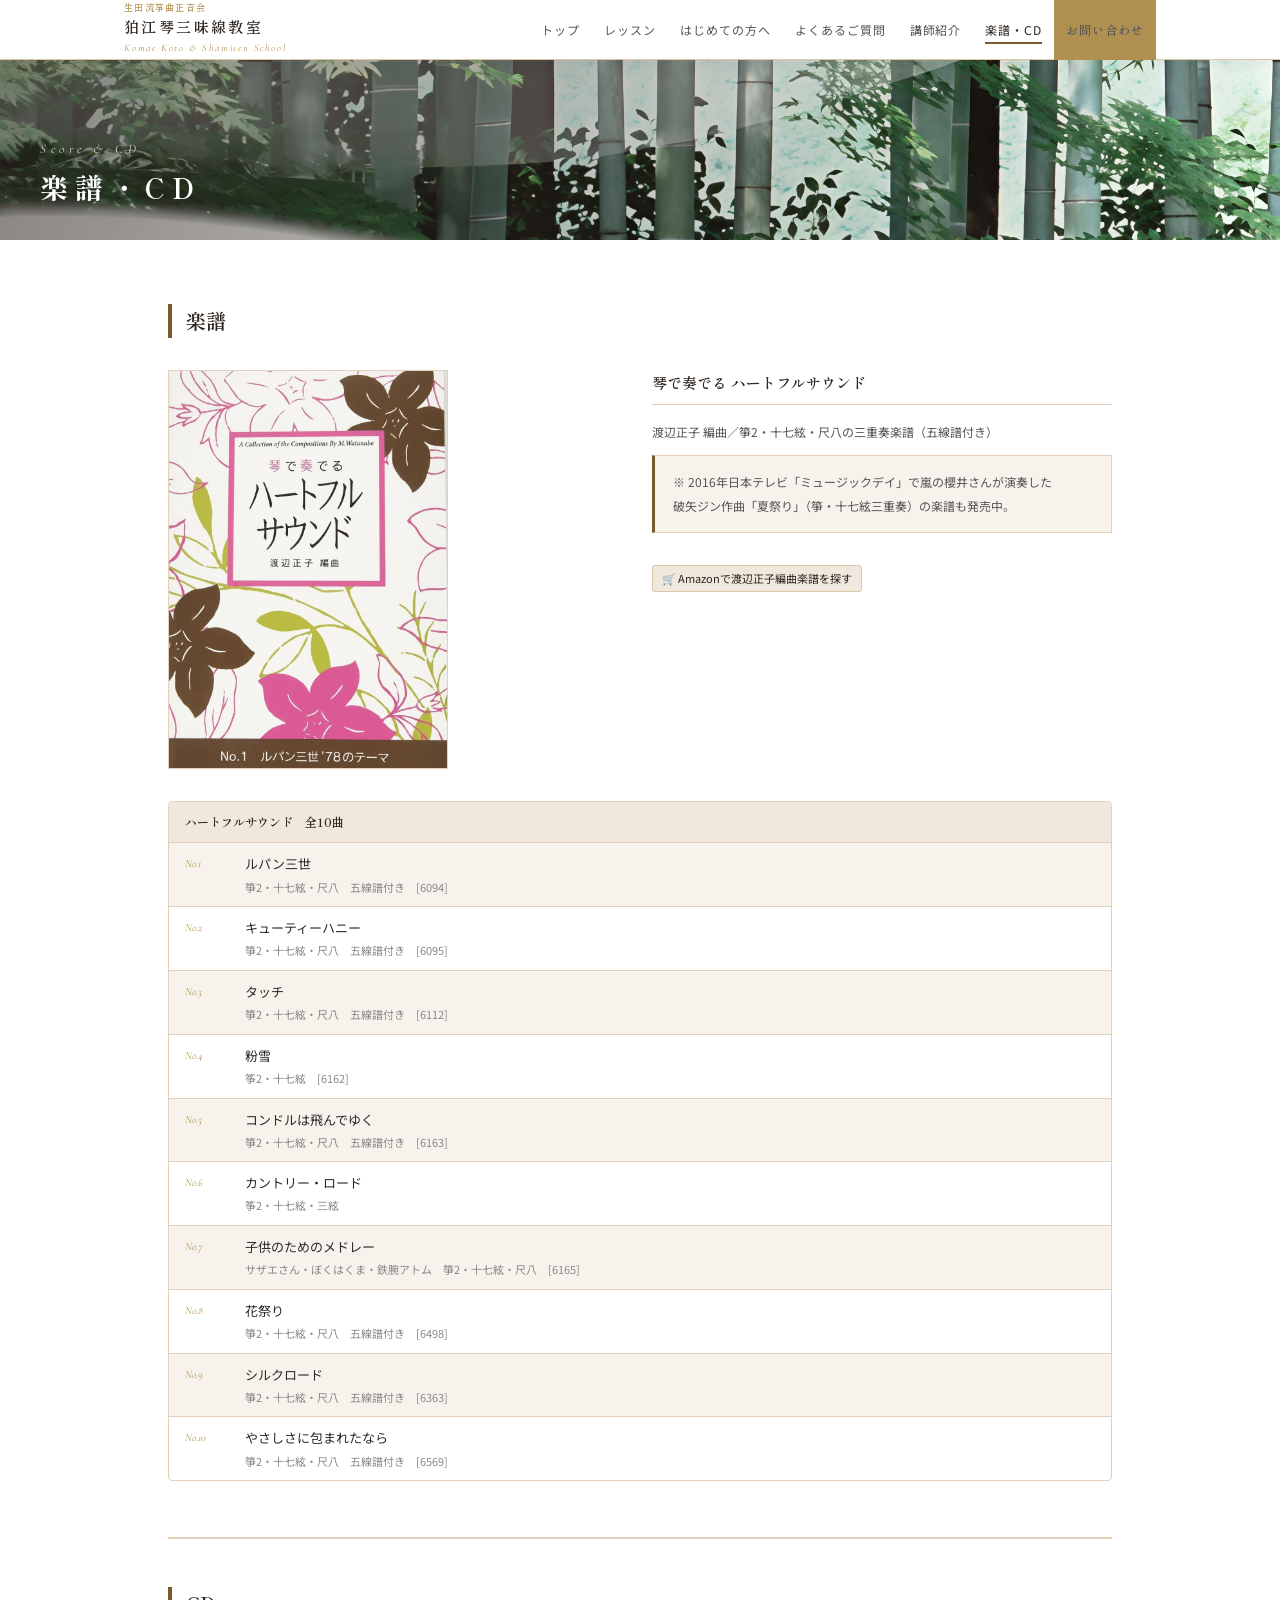
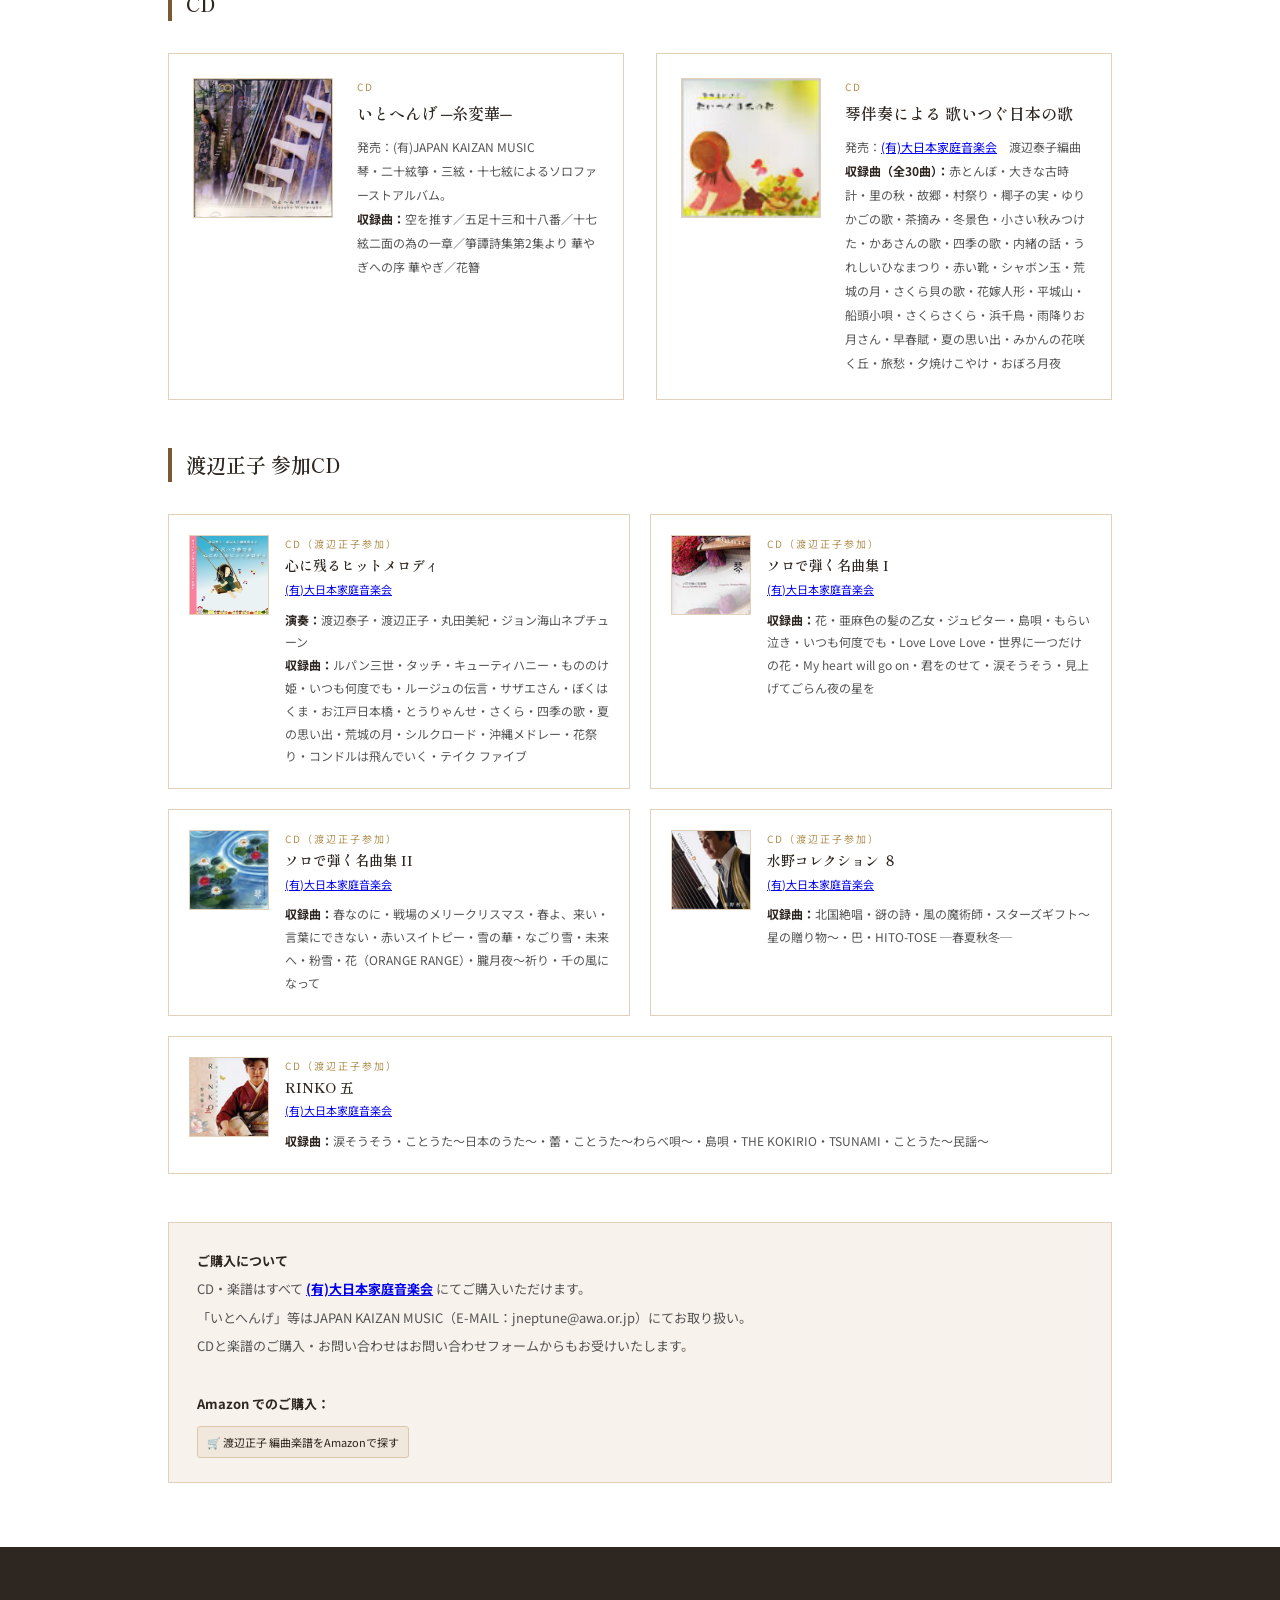
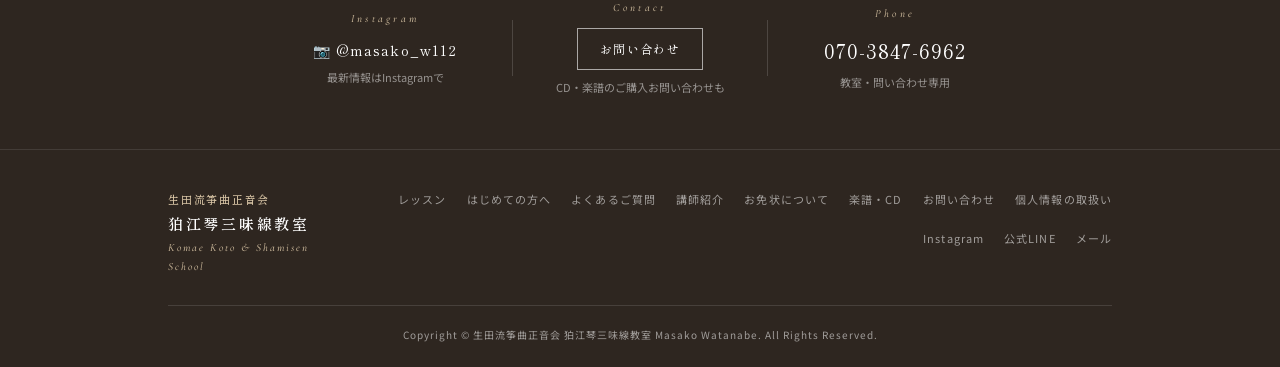
==== cd/index.html @ c2859967 "Add files via upload" ====
<!DOCTYPE html>
<html lang="ja">
<head>
<meta charset="UTF-8" /><meta name="viewport" content="width=device-width, initial-scale=1.0" />
<title>楽譜・CD | 琴演奏家 渡辺正子</title>
<link rel="stylesheet" href="../style.css" />
<style>
/* ── セクション見出し ── */
.works-section-title {
  font-family:'Shippori Mincho',serif;
  font-size:20px; font-weight:600;
  color:var(--green-dark);
  border-left:4px solid var(--green);
  padding-left:14px;
  margin-bottom:32px;
}
.works-subsection-title {
  font-family:'Shippori Mincho',serif;
  font-size:15px; font-weight:600;
  color:var(--green-dark);
  border-bottom:1px solid var(--border);
  padding-bottom:8px;
  margin:32px 0 16px;
}

/* ── メインCDカード（画像付き大カード） ── */
.works-grid {
  display:grid;
  grid-template-columns:repeat(2,1fr);
  gap:32px;
  margin-bottom:48px;
}
.work-card {
  display:grid;
  grid-template-columns:140px 1fr;
  gap:24px;
  background:var(--white);
  border:1px solid var(--border);
  padding:24px;
  align-items:start;
  transition:box-shadow .2s;
}
.work-card:hover { box-shadow:0 4px 16px rgba(74,122,66,0.1); }
.work-cover {
  width:140px; height:140px;
  object-fit:cover;
  display:block;
  border:1px solid var(--border);
}
.work-cover-placeholder {
  width:140px; height:140px;
  background:var(--green-bg);
  border:1px solid var(--border);
  display:flex; align-items:center; justify-content:center;
  font-size:11px; color:var(--green-mid);
  text-align:center; flex-shrink:0;
}
.work-type {
  font-size:10px; letter-spacing:.2em;
  color:var(--green-mid);
  display:block; margin-bottom:6px;
}
.work-title {
  font-family:'Shippori Mincho',serif;
  font-size:16px; font-weight:600;
  color:var(--green-dark);
  margin-bottom:10px; line-height:1.5;
}
.work-desc {
  font-size:12px; line-height:2;
  color:var(--ink-mid);
}

/* ── 参加CDコンパクトカード ── */
.participation-grid {
  display:grid;
  grid-template-columns:repeat(2,1fr);
  gap:20px;
  margin-bottom:48px;
}
.participation-card {
  background:var(--white);
  border:1px solid var(--border);
  padding:20px;
  display:flex;
  gap:16px;
  align-items:flex-start;
  transition:box-shadow .2s;
}
.participation-card:hover { box-shadow:0 4px 16px rgba(74,122,66,0.08); }
.participation-cover {
  width:80px; height:80px;
  object-fit:cover;
  border:1px solid var(--border);
  flex-shrink:0;
}
.participation-body { flex:1; min-width:0; }
.participation-card .work-type { font-size:10px; letter-spacing:.2em; color:var(--green-mid); display:block; margin-bottom:4px; }
.participation-card .work-title { font-family:'Shippori Mincho',serif; font-size:14px; font-weight:600; color:var(--green-dark); margin-bottom:4px; line-height:1.4; }
.participation-card .work-publisher { font-size:11px; color:var(--ink-lt); margin-bottom:10px; }
.participation-card .work-desc { font-size:12px; line-height:1.9; color:var(--ink-mid); }

/* ── Amazonリンク ── */
.amazon-link {
  display:inline-flex; align-items:center; gap:5px;
  font-size:11px; color:var(--green-dark);
  text-decoration:none;
  border:1px solid var(--green-lt);
  background:var(--green-bg);
  padding:3px 9px;
  border-radius:3px;
  margin-top:8px;
  transition:background .15s;
}
.amazon-link:hover { background:var(--green-lt); }

/* ── 楽譜リスト ── */
.score-list {
  border:1px solid var(--border);
  border-radius:4px;
  overflow:hidden;
  margin-bottom:32px;
}
.score-list-header {
  background:var(--green-bg);
  padding:10px 16px;
  font-size:12px;
  font-weight:600;
  color:var(--green-dark);
  font-family:'Shippori Mincho',serif;
}
.score-item {
  display:grid;
  grid-template-columns:48px 1fr;
  gap:12px;
  padding:10px 16px;
  border-top:1px solid var(--border);
  align-items:start;
}
.score-item:nth-child(even) { background:var(--green-pale); }
.score-no {
  font-size:11px;
  color:var(--green-mid);
  font-family:'Cormorant Garamond',serif;
  font-style:italic;
  padding-top:2px;
}
.score-title {
  font-size:13px;
  color:var(--ink);
  line-height:1.7;
}
.score-title small {
  display:block;
  font-size:11px;
  color:var(--ink-lt);
  margin-top:2px;
}
.score-catalog {
  font-size:10px;
  color:var(--ink-lt);
  font-family:'Cormorant Garamond',serif;
}

/* ── 楽譜グリッド（2列） ── */
.score-two-col {
  display:grid;
  grid-template-columns:1fr 1fr;
  gap:24px;
  margin-bottom:32px;
}

/* ── 注意書きボックス ── */
.info-box {
  background:var(--green-pale);
  border:1px solid var(--border);
  border-left:3px solid var(--green);
  padding:14px 18px;
  font-size:12px;
  line-height:2;
  color:var(--ink-mid);
  margin-bottom:24px;
}

/* ── 仕切り ── */
.divider { border:none; border-top:2px solid var(--border); margin:56px 0 48px; }

/* ── ご購入について ── */
.purchase-note {
  background:var(--green-pale);
  border:1px solid var(--border);
  padding:24px 28px;
  font-size:13px; line-height:2.2;
  color:var(--ink-mid);
  margin-top:40px;
}
.purchase-note strong { color:var(--green-dark); }

@media(max-width:768px){
  .works-grid { grid-template-columns:1fr; }
  .work-card { grid-template-columns:100px 1fr; gap:16px; }
  .work-cover,.work-cover-placeholder { width:100px; height:100px; }
  .participation-grid { grid-template-columns:1fr; }
  .participation-cover { width:64px; height:64px; }
  .score-two-col { grid-template-columns:1fr; }
}
</style>
</head>
<body>
<nav class="global-nav">
  <div class="nav-inner">
    <a href="../index.html" class="nav-logo">
      <span class="nav-logo-school">生田流筝曲正音会</span>
      <span class="nav-logo-jp">狛江琴三味線教室</span>
      <span class="nav-logo-en">Komae Koto &amp; Shamisen School</span>
    </a>
    <div class="nav-right">
      <ul class="nav-links" id="navLinks">
        <li><a href="../index.html">トップ</a></li>
        <li><a href="../lesson/index.html">レッスン</a></li>
        <li><a href="../hajimete/index.html">はじめての方へ</a></li>
        <li><a href="../faq/index.html">よくあるご質問</a></li>
        <li><a href="../profile/index.html">講師紹介</a></li>
        <li><a href="../cd/index.html">楽譜・CD</a></li>
        <li><a href="../contact/index.html" class="nav-cta">お問い合わせ</a></li>
      </ul>
      <button class="nav-hamburger" id="hamburger" onclick="toggleMenu()" aria-label="メニュー"><span></span><span></span><span></span></button>
    </div>
  </div>
</nav>

<div class="page-hero">
  <div class="page-hero-img" style="background-image:url('../images/cd_hero.jpg');"></div>
  <div class="page-hero-content">
    <span class="page-hero-en">Score &amp; CD</span>
    <h1 class="page-hero-title">楽譜・CD</h1>
  </div>
</div>
<section class="section">
  <div class="container">

    <!-- ════════════ 楽譜 ════════════ -->
    <h2 class="works-section-title" id="HEARTFULL" data-anim>楽譜</h2>

    <!-- ハートフルサウンド -->
    <div class="score-two-col">
      <div>
        <img src="../images/cd_gakufu_heartfull.png" alt="琴で奏でる ハートフルサウンド" style="width:100%;max-width:280px;height:auto;border:1px solid var(--border);display:block;" />
      </div>
      <div>
        <div class="works-subsection-title" style="margin-top:0;">琴で奏でる ハートフルサウンド</div>
        <p style="font-size:12px;color:var(--ink-mid);line-height:1.9;margin-bottom:12px;">渡辺正子 編曲／箏2・十七絃・尺八の三重奏楽譜（五線譜付き）</p>
        <div class="info-box">
          ※ 2016年日本テレビ「ミュージックデイ」で嵐の櫻井さんが演奏した<br>
          破矢ジン作曲「夏祭り」（箏・十七絃三重奏）の楽譜も発売中。
        </div>
        <a href="https://www.amazon.co.jp/s/ref=nb_sb_noss?__mk_ja_JP=%E3%82%AB%E3%82%BF%E3%82%AB%E3%83%8A&url=search-alias%3Daps&field-keywords=%E6%B8%A1%E8%BE%BA%E6%AD%A3%E5%AD%90%E6%A5%BD%E8%AD%9C&rh=i%3Aaps%2Ck%3A%E6%B8%A1%E8%BE%BA%E6%AD%A3%E5%AD%90%E6%A5%BD%E8%AD%9C" target="_blank" rel="noopener" class="amazon-link">🛒 Amazonで渡辺正子編曲楽譜を探す</a>
      </div>
    </div>
    <div class="score-list">
      <div class="score-list-header">ハートフルサウンド　全10曲</div>
      <div class="score-item"><div class="score-no">No.1</div><div class="score-title">ルパン三世<small>箏2・十七絃・尺八　五線譜付き　[6094]</small></div></div>
      <div class="score-item"><div class="score-no">No.2</div><div class="score-title">キューティーハニー<small>箏2・十七絃・尺八　五線譜付き　[6095]</small></div></div>
      <div class="score-item"><div class="score-no">No.3</div><div class="score-title">タッチ<small>箏2・十七絃・尺八　五線譜付き　[6112]</small></div></div>
      <div class="score-item"><div class="score-no">No.4</div><div class="score-title">粉雪<small>筝2・十七絃　[6162]</small></div></div>
      <div class="score-item"><div class="score-no">No.5</div><div class="score-title">コンドルは飛んでゆく<small>箏2・十七絃・尺八　五線譜付き　[6163]</small></div></div>
      <div class="score-item"><div class="score-no">No.6</div><div class="score-title">カントリー・ロード<small>筝2・十七絃・三絃</small></div></div>
      <div class="score-item"><div class="score-no">No.7</div><div class="score-title">子供のためのメドレー<small>サザエさん・ぼくはくま・鉄腕アトム　箏2・十七絃・尺八　[6165]</small></div></div>
      <div class="score-item"><div class="score-no">No.8</div><div class="score-title">花祭り<small>箏2・十七絃・尺八　五線譜付き　[6498]</small></div></div>
      <div class="score-item"><div class="score-no">No.9</div><div class="score-title">シルクロード<small>箏2・十七絃・尺八　五線譜付き　[6363]</small></div></div>
      <div class="score-item"><div class="score-no">No.10</div><div class="score-title">やさしさに包まれたなら<small>箏2・十七絃・尺八　五線譜付き　[6569]</small></div></div>
    </div>

    <hr class="divider" />

    <!-- ════════════ CD（渡辺正子） ════════════ -->
    <h2 class="works-section-title" data-anim>CD</h2>
    <div class="works-grid" data-anim>
      <div class="work-card">
        <img src="../images/cd_cover01.jpg" alt="いとへんげ" class="work-cover" />
        <div>
          <span class="work-type">CD</span>
          <div class="work-title">いとへんげ ─糸変華─</div>
          <p class="work-desc">発売：(有)JAPAN KAIZAN MUSIC<br>
          琴・二十絃箏・三絃・十七絃によるソロファーストアルバム。<br>
          <strong style="color:var(--green-dark);">収録曲：</strong>空を推す／五足十三和十八番／十七絃二面の為の一章／箏譚詩集第2集より 華やぎへの序 華やぎ／花簪</p>
        </div>
      </div>
      <div class="work-card">
        <img src="../images/cd_cover02.jpg" alt="歌いつぐ日本の歌" class="work-cover" />
        <div>
          <span class="work-type">CD</span>
          <div class="work-title">琴伴奏による 歌いつぐ日本の歌</div>
          <p class="work-desc">発売：<a href="https://dainihon-kateiongaku.easy-myshop.jp/" target="_blank" rel="noopener">(有)大日本家庭音楽会</a>　渡辺泰子編曲<br>
          <strong style="color:var(--green-dark);">収録曲（全30曲）：</strong>赤とんぼ・大きな古時計・里の秋・故郷・村祭り・椰子の実・ゆりかごの歌・茶摘み・冬景色・小さい秋みつけた・かあさんの歌・四季の歌・内緒の話・うれしいひなまつり・赤い靴・シャボン玉・荒城の月・さくら貝の歌・花嫁人形・平城山・船頭小唄・さくらさくら・浜千鳥・雨降りお月さん・早春賦・夏の思い出・みかんの花咲く丘・旅愁・夕焼けこやけ・おぼろ月夜</p>
        </div>
      </div>
    </div>

    <!-- ════════════ 渡辺正子 参加CD ════════════ -->
    <h2 class="works-section-title" data-anim>渡辺正子 参加CD</h2>
    <div class="participation-grid" data-anim>
      <div class="participation-card">
        <img src="../images/cd_cover03.jpg" alt="心に残るヒットメロディ" class="participation-cover" />
        <div class="participation-body">
          <span class="work-type">CD（渡辺正子参加）</span>
          <div class="work-title">心に残るヒットメロディ</div>
          <div class="work-publisher"><a href="https://dainihon-kateiongaku.easy-myshop.jp/" target="_blank" rel="noopener">(有)大日本家庭音楽会</a></div>
          <p class="work-desc">
            <strong style="color:var(--green-dark);">演奏：</strong>渡辺泰子・渡辺正子・丸田美紀・ジョン海山ネプチューン<br>
            <strong style="color:var(--green-dark);">収録曲：</strong>ルパン三世・タッチ・キューティハニー・もののけ姫・いつも何度でも・ルージュの伝言・サザエさん・ぼくはくま・お江戸日本橋・とうりゃんせ・さくら・四季の歌・夏の思い出・荒城の月・シルクロード・沖縄メドレー・花祭り・コンドルは飛んでいく・テイク ファイブ
          </p>
        </div>
      </div>
      <div class="participation-card">
        <img src="../images/cd_solo01.jpg" alt="ソロで弾く名曲集 I" class="participation-cover" />
        <div class="participation-body">
          <span class="work-type">CD（渡辺正子参加）</span>
          <div class="work-title">ソロで弾く名曲集 I</div>
          <div class="work-publisher"><a href="https://dainihon-kateiongaku.easy-myshop.jp/" target="_blank" rel="noopener">(有)大日本家庭音楽会</a></div>
          <p class="work-desc">
            <strong style="color:var(--green-dark);">収録曲：</strong>花・亜麻色の髪の乙女・ジュピター・島唄・もらい泣き・いつも何度でも・Love Love Love・世界に一つだけの花・My heart will go on・君をのせて・涙そうそう・見上げてごらん夜の星を
          </p>
        </div>
      </div>
      <div class="participation-card">
        <img src="../images/cd_solo02.jpg" alt="ソロで弾く名曲集 II" class="participation-cover" />
        <div class="participation-body">
          <span class="work-type">CD（渡辺正子参加）</span>
          <div class="work-title">ソロで弾く名曲集 II</div>
          <div class="work-publisher"><a href="https://dainihon-kateiongaku.easy-myshop.jp/" target="_blank" rel="noopener">(有)大日本家庭音楽会</a></div>
          <p class="work-desc">
            <strong style="color:var(--green-dark);">収録曲：</strong>春なのに・戦場のメリークリスマス・春よ、来い・言葉にできない・赤いスイトピー・雪の華・なごり雪・未来へ・粉雪・花（ORANGE RANGE）・朧月夜～祈り・千の風になって
          </p>
        </div>
      </div>
      <div class="participation-card">
        <img src="../images/cd_mizuno.jpg" alt="水野コレクション８" class="participation-cover" />
        <div class="participation-body">
          <span class="work-type">CD（渡辺正子参加）</span>
          <div class="work-title">水野コレクション ８</div>
          <div class="work-publisher"><a href="https://dainihon-kateiongaku.easy-myshop.jp/" target="_blank" rel="noopener">(有)大日本家庭音楽会</a></div>
          <p class="work-desc">
            <strong style="color:var(--green-dark);">収録曲：</strong>北国絶唱・谺の詩・風の魔術師・スターズギフト～星の贈り物～・巴・HITO-TOSE ─春夏秋冬─
          </p>
        </div>
      </div>
      <div class="participation-card" style="grid-column:span 2;">
        <img src="../images/cd_rinko.jpg" alt="RINKO五" class="participation-cover" />
        <div class="participation-body">
          <span class="work-type">CD（渡辺正子参加）</span>
          <div class="work-title">RINKO 五</div>
          <div class="work-publisher"><a href="https://dainihon-kateiongaku.easy-myshop.jp/" target="_blank" rel="noopener">(有)大日本家庭音楽会</a></div>
          <p class="work-desc">
            <strong style="color:var(--green-dark);">収録曲：</strong>涙そうそう・ことうた～日本のうた～・蕾・ことうた～わらべ唄～・島唄・THE KOKIRIO・TSUNAMI・ことうた～民謡～
          </p>
        </div>
      </div>
    </div>

    <!-- ご購入について -->
    <div class="purchase-note">
      <strong>ご購入について</strong><br>
      CD・楽譜はすべて <strong><a href="https://dainihon-kateiongaku.easy-myshop.jp/" target="_blank" rel="noopener">(有)大日本家庭音楽会</a></strong> にてご購入いただけます。<br>
      「いとへんげ」等はJAPAN KAIZAN MUSIC（E-MAIL：jneptune@awa.or.jp）にてお取り扱い。<br>
      CDと楽譜のご購入・お問い合わせはお問い合わせフォームからもお受けいたします。<br><br>
      <strong>Amazon でのご購入：</strong><br>
      <a href="https://www.amazon.co.jp/s/ref=nb_sb_noss?__mk_ja_JP=%E3%82%AB%E3%82%BF%E3%82%AB%E3%83%8A&url=search-alias%3Daps&field-keywords=%E6%B8%A1%E8%BE%BA%E6%AD%A3%E5%AD%90%E6%A5%BD%E8%AD%9C&rh=i%3Aaps%2Ck%3A%E6%B8%A1%E8%BE%BA%E6%AD%A3%E5%AD%90%E6%A5%BD%E8%AD%9C" target="_blank" rel="noopener" class="amazon-link">🛒 渡辺正子 編曲楽譜をAmazonで探す</a>
    </div>

  </div>
</section>

<div class="unified-cta">
  <div class="unified-cta-inner">
    <div class="ucta-col">
      <span class="ucta-label">Instagram</span>
      <a href="https://www.instagram.com/masako_w112/" target="_blank" rel="noopener" class="ucta-ig">📷 @masako_w112</a>
      <p class="ucta-sub">最新情報はInstagramで</p>
    </div>
    <div class="ucta-div"></div>
    <div class="ucta-col">
      <span class="ucta-label">Contact</span>
      <a href="../contact/index.html" class="ucta-btn">お問い合わせ</a>
      <p class="ucta-sub" style="margin-top:8px;">CD・楽譜のご購入お問い合わせも</p>
    </div>
    <div class="ucta-div"></div>
    <div class="ucta-col">
      <span class="ucta-label">Phone</span>
      <a class="ucta-tel" href="tel:070-3847-6962">070-3847-6962</a>
      <p class="ucta-sub">教室・問い合わせ専用</p>
    </div>
  </div>
</div>

<footer class="global-footer">
  <div class="container">
    <div class="footer-inner">
      <div><p class="footer-logo-jp"><span class="footer-logo-school">生田流筝曲正音会</span>狛江琴三味線教室</p><span class="footer-logo-en">Komae Koto &amp; Shamisen School</span></div>
            <nav class="footer-nav">
        <a href="../lesson/index.html">レッスン</a>
        <a href="../hajimete/index.html">はじめての方へ</a>
        <a href="../faq/index.html">よくあるご質問</a>
        <a href="../profile/index.html">講師紹介</a>
        <a href="../omenjo/index.html">お免状について</a>
        <a href="../cd/index.html">楽譜・CD</a>
        <a href="../contact/index.html">お問い合わせ</a>
        <a href="../privacy/index.html">個人情報の取扱い</a>
        <a href="https://www.instagram.com/masako_w112/" target="_blank" rel="noopener">Instagram</a>
        <a href="https://line.me/R/ti/p/@663bbuyv?oat_content=qr" target="_blank" rel="noopener">公式LINE</a>
        <a href="mailto:komaekotoshamisen@gmail.com">メール</a>
      </nav>
    </div>
    <p class="footer-copy">Copyright &copy; 生田流筝曲正音会 狛江琴三味線教室 Masako Watanabe. All Rights Reserved.</p>
  </div>
</footer>
<script src="../common.js"></script>
</body>
</html>
---- style.css ----
/* ══════════════════════════════
   渡辺正子 公式サイト 共通スタイル
   ══════════════════════════════ */
@import url('https://fonts.googleapis.com/css2?family=Shippori+Mincho:wght@400;600;700&family=Noto+Sans+JP:wght@300;400;500&family=Cormorant+Garamond:ital,wght@0,300;1,300;1,400&display=swap');

*, *::before, *::after { box-sizing: border-box; margin: 0; padding: 0; }
h1, h2, h3, h4, h5, h6 { font-size: inherit; font-weight: inherit; }

:root {
  --green-dark:  #2e2620;
  --green:       #7a5830;
  --green-mid:   #b09050;
  --green-lt:    #dcc8a8;
  --green-bg:    #f0e8dc;
  --green-pale:  #f7f2eb;
  --white:       #ffffff;
  --ink:         #2a2a2a;
  --ink-mid:     #555555;
  --ink-lt:      #888888;
  --border:      #e2d0ba;
  --nav-h:       60px;
}

html { scroll-behavior: smooth; }
body {
  font-family: 'Noto Sans JP', sans-serif;
  background: var(--white);
  color: var(--ink);
  overflow-x: hidden;
  line-height: 1.7;
}

/* ── NAV ── */
nav.global-nav {
  position: fixed; top: 0; left: 0; right: 0; z-index: 100;
  height: var(--nav-h);
  background: rgba(255,255,255,0.80);
  backdrop-filter: blur(10px);
  border-bottom: 1px solid var(--green-lt);
  box-shadow: 0 2px 18px rgba(46,38,32,0.06);
  transition: background .3s, box-shadow .3s;
}
nav.global-nav.scrolled { background: rgba(255,255,255,0.96); box-shadow: 0 2px 22px rgba(46,38,32,0.10); }
.nav-inner {
  max-width: 1080px; margin: 0 auto;
  height: 100%; display: flex; align-items: center; justify-content: space-between;
  padding: 0 24px;
}
.nav-right { display: flex; align-items: center; gap: 16px; }
.nav-cta {
  background: var(--green-mid); color: var(--green-dark);
  padding: 9px 18px; font-family: 'Shippori Mincho', serif;
  font-size: 12px; font-weight: 500; letter-spacing: .08em; text-decoration: none;
  border-bottom: none; transition: all .25s; white-space: nowrap;
}
.nav-cta:hover { background: var(--green-dark); color: var(--white); }
.nav-logo { text-decoration: none; display: flex; flex-direction: column; justify-content: center; gap: 2px; }
.nav-logo-school { font-family: 'Shippori Mincho', serif; font-size: 9px; font-weight: 500; letter-spacing: 0.14em; color: var(--green-mid); line-height: 1.4; }
.nav-logo-jp { font-family: 'Shippori Mincho', serif; font-size: 15px; font-weight: 600; letter-spacing: 0.16em; color: var(--green-dark); line-height: 1.45; }
.nav-logo-en { font-family: 'Cormorant Garamond', serif; font-size: 10px; font-style: italic; letter-spacing: 0.18em; color: var(--green-mid); }
.nav-links { display: flex; list-style: none; }
.nav-links li a {
  display: block; padding: 0 12px; height: var(--nav-h); line-height: var(--nav-h);
  font-size: 12px; letter-spacing: 0.08em; color: var(--ink-mid); text-decoration: none;
  position: relative; transition: color .2s;
  white-space: nowrap;
}
.nav-links li a:not(.nav-cta)::after {
  content: ''; position: absolute; left: 12px; right: 12px; bottom: 16px; height: 1.5px;
  background: var(--green); transform: scaleX(0); transform-origin: left; transition: transform .3s ease;
}
.nav-links li a:not(.nav-cta):hover,
.nav-links li a:not(.nav-cta).active { color: var(--green-dark); }
.nav-links li a:not(.nav-cta):hover::after,
.nav-links li a:not(.nav-cta).active::after { transform: scaleX(1); }
.nav-hamburger {
  display: none; flex-direction: column; gap: 5px;
  cursor: pointer; padding: 8px; background: none; border: none;
}
.nav-hamburger span { display: block; width: 22px; height: 2px; background: var(--green-dark); border-radius: 2px; transition: all .3s; }

/* ── PAGE HERO (各ページ上部の帯) ── */
.page-hero {
  margin-top: var(--nav-h);
  height: 180px;
  position: relative;
  overflow: hidden;
  display: flex; align-items: flex-end;
}
.page-hero-img {
  position: absolute; inset: 0;
  background-size: cover; background-position: center 30%;
}
.page-hero-img::after {
  content: '';
  position: absolute; inset: 0;
  background: linear-gradient(to right, rgba(46,38,32,0.55) 0%, rgba(46,38,32,0.2) 60%, transparent 100%);
}
.page-hero-content {
  position: relative; z-index: 1;
  padding: 0 40px 28px;
}
.page-hero-en {
  font-family: 'Cormorant Garamond', serif; font-size: 13px; font-style: italic;
  letter-spacing: .35em; color: rgba(255,255,255,0.8); display: block; margin-bottom: 4px;
}
.page-hero-title {
  font-family: 'Shippori Mincho', serif; font-size: 28px; font-weight: 700;
  letter-spacing: .25em; color: var(--white);
}
/* パンくずリスト */
.breadcrumb {
  background: var(--green-pale); border-bottom: 1px solid var(--border);
  padding: 8px 0; font-size: 12px; color: var(--ink-lt);
}
.breadcrumb .container { display: flex; gap: 8px; align-items: center; }
.breadcrumb a { color: var(--green-dark); text-decoration: none; }
.breadcrumb a:hover { text-decoration: underline; }
.breadcrumb span { color: var(--ink-lt); }

/* ── SECTION COMMON ── */
.section { padding: 64px 0; }
.container { max-width: 1000px; margin: 0 auto; padding: 0 28px; }
.sec-header { text-align: center; margin-bottom: 40px; }
.sec-label {
  font-family: 'Cormorant Garamond', serif; font-size: 13px; font-style: italic;
  letter-spacing: .35em; color: var(--green-mid); display: block; margin-bottom: 6px;
}
.sec-title {
  font-family: 'Shippori Mincho', serif; font-size: clamp(18px, 2.5vw, 24px);
  font-weight: 600; letter-spacing: .2em; color: var(--green-dark);
  padding-bottom: 12px; border-bottom: 2px solid var(--green-lt); display: inline-block;
}
.sec-title-left {
  font-family: 'Shippori Mincho', serif; font-size: 20px; font-weight: 600;
  letter-spacing: .15em; color: var(--green-dark);
  border-left: 4px solid var(--green); padding-left: 14px; margin-bottom: 24px;
}

/* ── FOOTER ── */
footer.global-footer { background: var(--green-dark); border-top: 1px solid rgba(255,255,255,0.1); color: rgba(255,255,255,0.55); padding: 40px 0 24px; }
.footer-inner { display: flex; justify-content: space-between; align-items: flex-start; padding-bottom: 28px; border-bottom: 1px solid rgba(255,255,255,0.12); margin-bottom: 20px; }
.footer-logo-school { font-family: 'Shippori Mincho', serif; font-size: 11px; font-weight: 500; letter-spacing: .16em; color: var(--green-lt); display: block; margin-bottom: 2px; }
.footer-logo-jp { font-family: 'Shippori Mincho', serif; font-size: 15px; font-weight: 600; letter-spacing: .18em; color: var(--white); }
.footer-logo-en { font-family: 'Cormorant Garamond', serif; font-size: 11px; font-style: italic; letter-spacing: .18em; color: var(--green-lt); display: block; margin-top: 3px; }
.footer-nav { display: flex; gap: 20px; flex-wrap: wrap; justify-content: flex-end; }
.footer-nav a { font-size: 11px; letter-spacing: .1em; color: rgba(255,255,255,0.55); text-decoration: none; transition: color .2s; }
.footer-nav a:hover { color: var(--green-lt); }
.footer-copy { text-align: center; font-size: 10px; letter-spacing: .1em; }

/* ── BUTTONS ── */
.btn {
  display: inline-flex; align-items: center; gap: 8px;
  padding: 12px 32px; font-family: 'Shippori Mincho', serif;
  font-size: 13px; letter-spacing: .18em; text-decoration: none;
  border: 1px solid var(--green-dark); color: var(--green-dark);
  transition: all .25s; background: transparent;
}
.btn:hover { background: var(--green-dark); color: var(--white); }
.btn-white {
  border-color: rgba(255,255,255,0.6); color: var(--white);
}
.btn-white:hover { background: rgba(255,255,255,0.15); border-color: var(--white); }

/* ── 統一CTA（全ページ共通・フッター直前） ── */
.unified-cta { background: var(--green-dark); padding: 52px 0; position: relative; overflow: hidden; }
.unified-cta-inner {
  display: grid;
  grid-template-columns: 1fr 1px 1fr 1px 1fr;
  align-items: center;
  max-width: 820px; margin: 0 auto; padding: 0 28px;
}
.ucta-col { text-align: center; padding: 0 24px; }
.ucta-div { background: rgba(255,255,255,0.15); height: 56px; }
.ucta-label { font-family: 'Cormorant Garamond', serif; font-size: 11px; font-style: italic; letter-spacing: .3em; color: var(--green-lt); display: block; margin-bottom: 10px; }
.ucta-ig { display: block; font-family: 'Shippori Mincho', serif; font-size: 14px; color: var(--white); text-decoration: none; letter-spacing: .08em; transition: opacity .2s; }
.ucta-ig:hover { opacity: .75; }
.ucta-sub { font-size: 11px; color: rgba(255,255,255,0.5); margin-top: 5px; }
.ucta-btn { display: inline-block; padding: 10px 22px; border: 1px solid rgba(255,255,255,0.6); color: var(--white); text-decoration: none; font-family: 'Shippori Mincho', serif; font-size: 12px; letter-spacing: .12em; transition: all .2s; }
.ucta-btn:hover { background: rgba(255,255,255,0.12); border-color: var(--white); }
.ucta-tel { font-family: 'Shippori Mincho', serif; font-size: 20px; color: var(--white); letter-spacing: .05em; display: block; text-decoration: none; transition: color .2s; }
.ucta-tel:hover { color: var(--green-lt); }

/* ── SCROLL ANIMATION（全ページ共通） ── */
/* anim-start クラスは JS がスクロールで現れる要素にのみ付与する */
[data-anim].anim-start {
  opacity: 0;
  transform: translateY(28px);
  transition: opacity 0.65s ease, transform 0.65s ease;
}
[data-anim="left"].anim-start  { transform: translateX(-28px); }
[data-anim="right"].anim-start { transform: translateX(28px); }
[data-anim].anim-start.is-visible { opacity: 1; transform: none; }
[data-delay="1"].anim-start { transition-delay: 0.1s; }
[data-delay="2"].anim-start { transition-delay: 0.2s; }
[data-delay="3"].anim-start { transition-delay: 0.3s; }
@media (prefers-reduced-motion: reduce) {
  [data-anim].anim-start { opacity: 1; transform: none; transition: none; }
}

/* ── RESPONSIVE ── */
@media (max-width: 768px) {
  .nav-inner { padding: 0 16px; }
  .nav-links { display: none; }
  .nav-hamburger { display: flex; }
  .nav-links.open {
    display: flex; flex-direction: column; position: fixed;
    top: var(--nav-h); left: 0; right: 0;
    background: var(--white); padding: 8px 0;
    border-bottom: 1px solid var(--border); z-index: 99;
    box-shadow: 0 4px 12px rgba(0,0,0,.08);
  }
  .nav-links.open li a { height: auto; line-height: 1; padding: 14px 24px; border-bottom: 1px solid var(--green-pale); border-left: none; }
  .nav-links.open li a:not(.nav-cta)::after { bottom: 0; }
  .page-hero { height: 130px; }
  .page-hero-title { font-size: 22px; }
  .footer-inner { flex-direction: column; gap: 20px; }
  .footer-nav { justify-content: flex-start; gap: 16px; }
  .unified-cta-inner { grid-template-columns: 1fr; gap: 24px; }
  .ucta-div { display: none; }
  .ucta-col { padding: 16px 0; border-bottom: 1px solid rgba(255,255,255,0.1); }
  .ucta-col:last-child { border-bottom: none; }
}
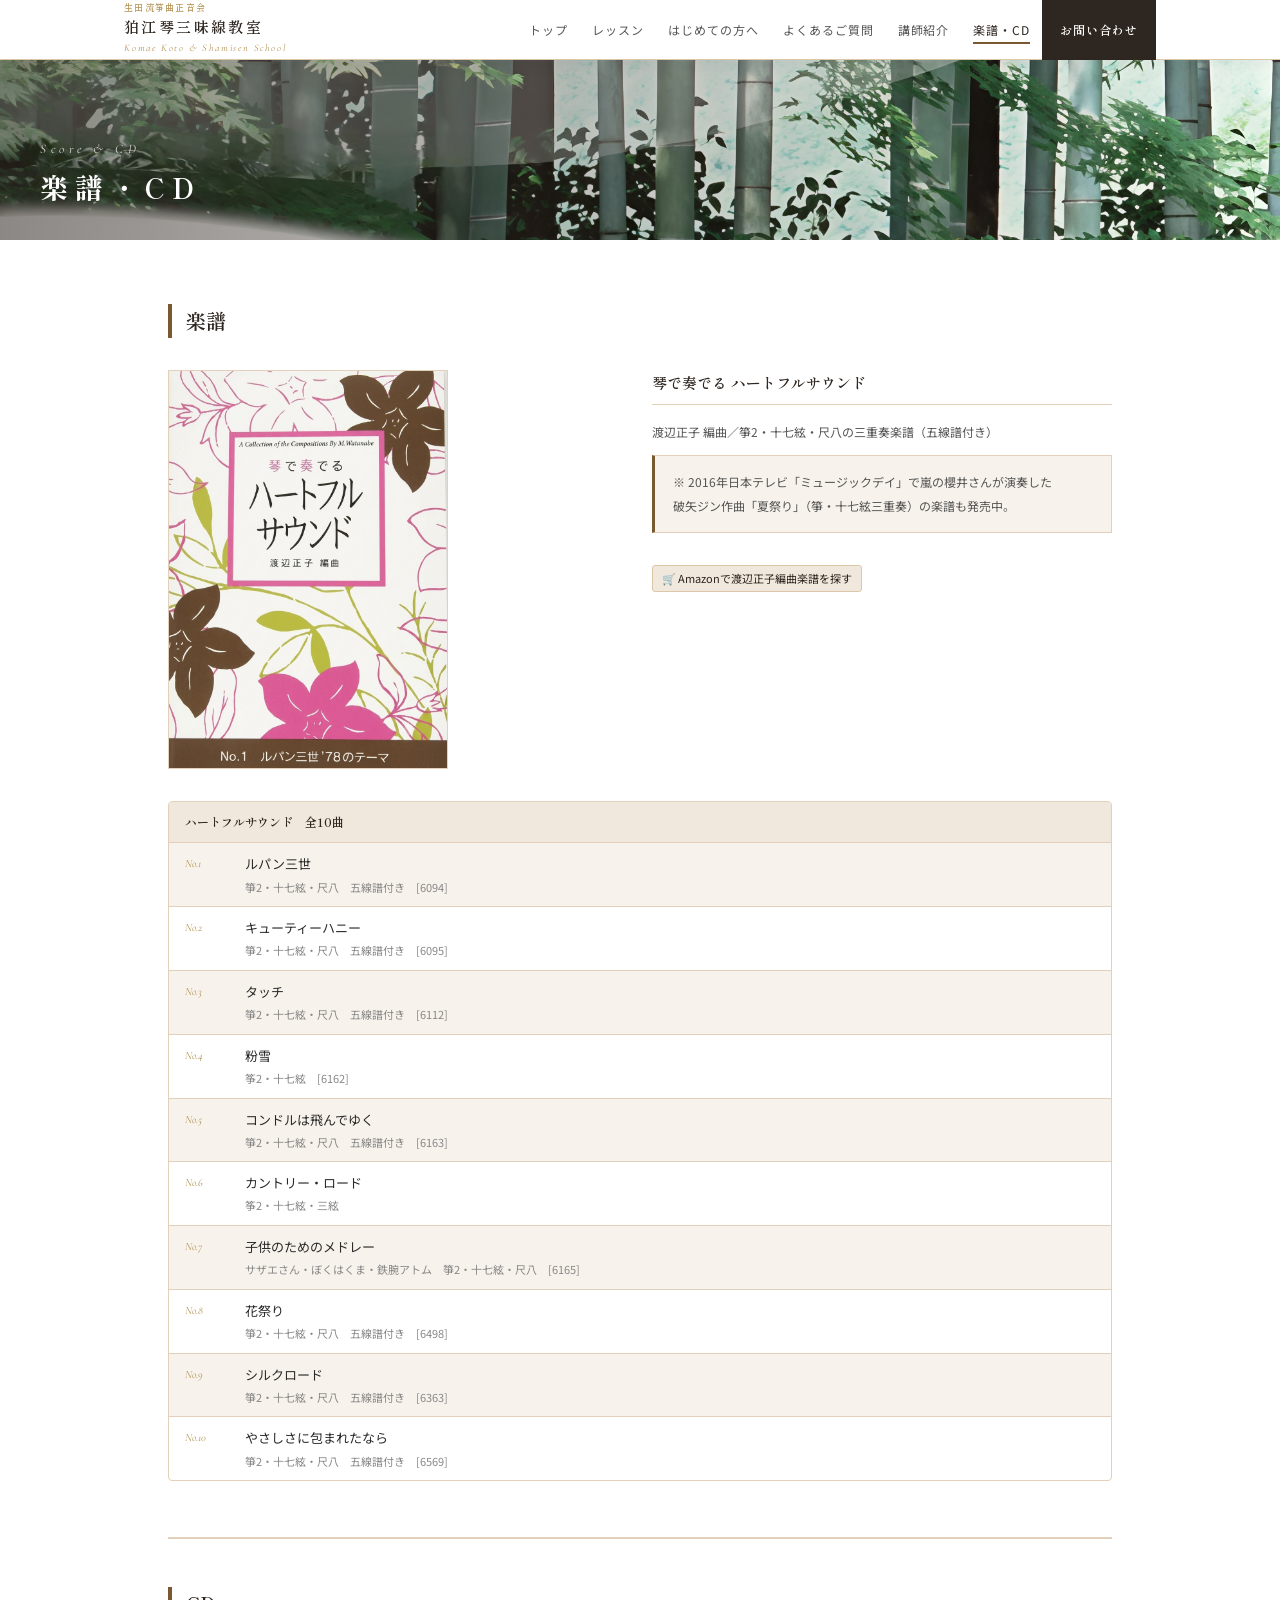
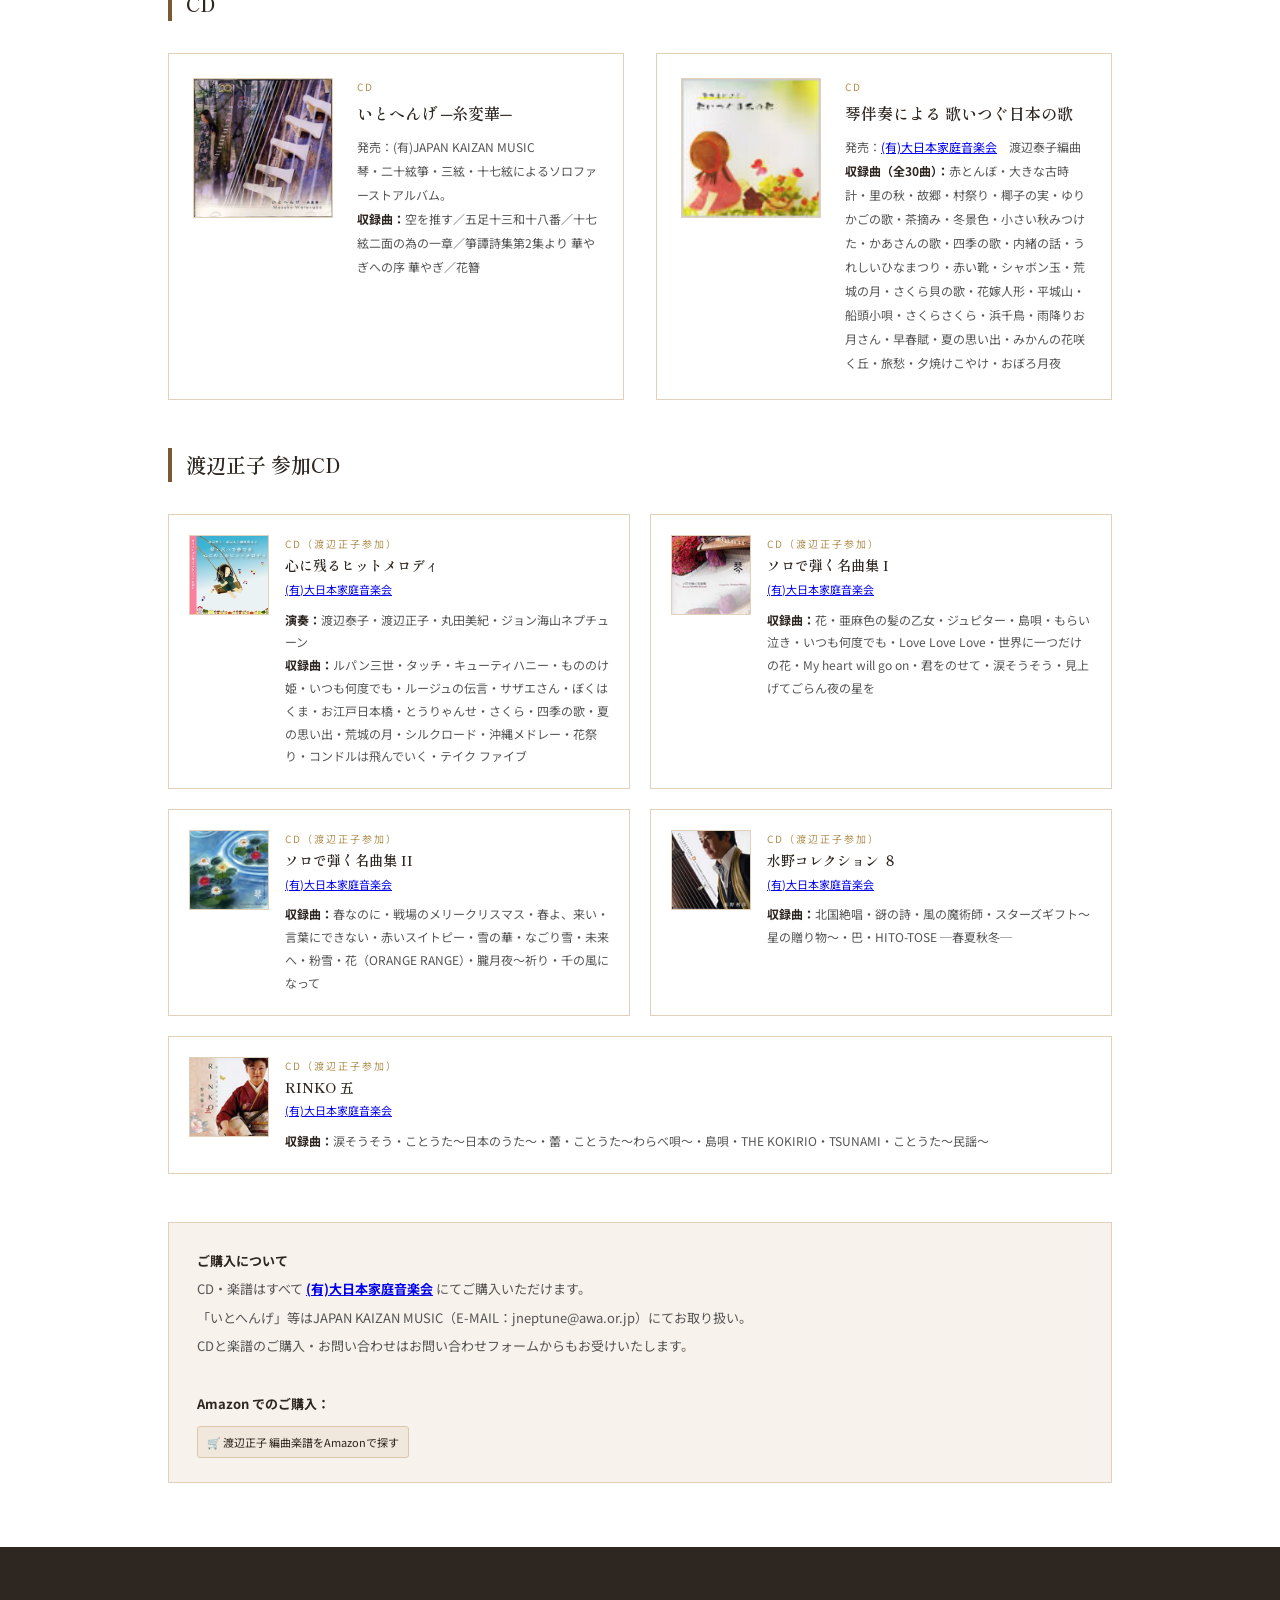
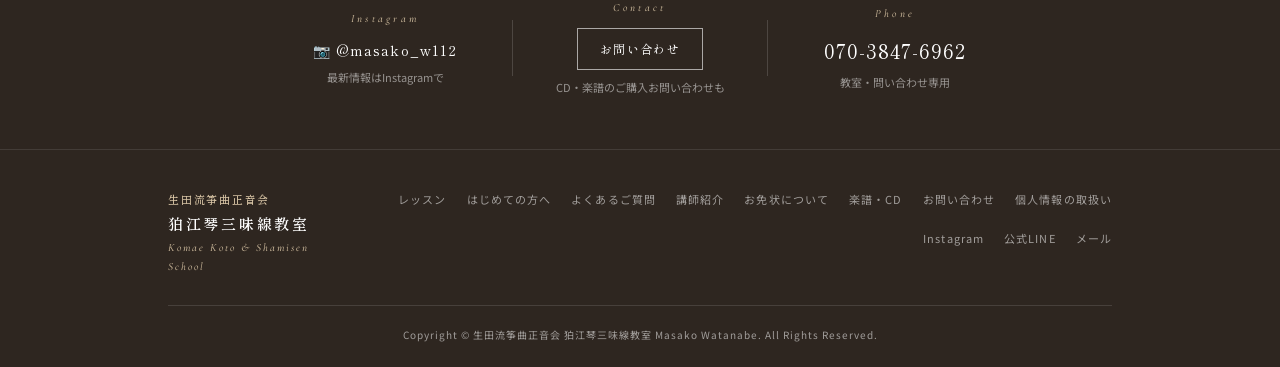
==== commit dbbfc2b1: "トップ月謝表示" ====
--- a/cd/index.html
+++ b/cd/index.html
@@ -2,7 +2,14 @@
 <html lang="ja">
 <head>
 <meta charset="UTF-8" /><meta name="viewport" content="width=device-width, initial-scale=1.0" />
-<title>楽譜・CD | 琴演奏家 渡辺正子</title>
+<title>楽譜・CD・DVD | 生田流筝曲正音会 狛江琴三味線教室</title>
+<link rel="icon" type="image/png" sizes="32x32" href="../images/favicon-32.png" />
+<link rel="icon" href="../images/favicon.ico" sizes="any" />
+<link rel="apple-touch-icon" href="../images/apple-touch-icon.png" />
+<meta property="og:site_name" content="狛江琴三味線教室" />
+<meta property="og:url" content="https://komaekotoshamisen.github.io/cd/" />
+<meta property="og:type" content="website" />
+<meta property="og:locale" content="ja_JP" />
 <link rel="stylesheet" href="../style.css" />
 <style>
 /* ── セクション見出し ── */
@@ -196,11 +203,15 @@
 }
 .purchase-note strong { color:var(--green-dark); }
 
+/* 最後のカードを2列幅で表示（デスクトップ） */
+.participation-card--full { grid-column: span 2; }
+
 @media(max-width:768px){
   .works-grid { grid-template-columns:1fr; }
   .work-card { grid-template-columns:100px 1fr; gap:16px; }
   .work-cover,.work-cover-placeholder { width:100px; height:100px; }
   .participation-grid { grid-template-columns:1fr; }
+  .participation-card--full { grid-column: auto; }
   .participation-cover { width:64px; height:64px; }
   .score-two-col { grid-template-columns:1fr; }
 }
@@ -345,7 +356,7 @@
           </p>
         </div>
       </div>
-      <div class="participation-card" style="grid-column:span 2;">
+      <div class="participation-card participation-card--full">
         <img src="../images/cd_rinko.jpg" alt="RINKO五" class="participation-cover" />
         <div class="participation-body">
           <span class="work-type">CD（渡辺正子参加）</span>
--- a/style.css
+++ b/style.css
@@ -47,13 +47,13 @@
   padding: 0 24px;
 }
 .nav-right { display: flex; align-items: center; gap: 16px; }
-.nav-cta {
-  background: var(--green-mid); color: var(--green-dark);
-  padding: 9px 18px; font-family: 'Shippori Mincho', serif;
-  font-size: 12px; font-weight: 500; letter-spacing: .08em; text-decoration: none;
+.nav-links li a.nav-cta {
+  background: var(--green-dark); color: var(--white);
+  padding: 0 18px; font-family: 'Shippori Mincho', serif;
+  font-size: 12px; font-weight: 600; letter-spacing: .08em; text-decoration: none;
   border-bottom: none; transition: all .25s; white-space: nowrap;
 }
-.nav-cta:hover { background: var(--green-dark); color: var(--white); }
+.nav-links li a.nav-cta:hover { background: var(--green-mid); color: var(--green-dark); }
 .nav-logo { text-decoration: none; display: flex; flex-direction: column; justify-content: center; gap: 2px; }
 .nav-logo-school { font-family: 'Shippori Mincho', serif; font-size: 9px; font-weight: 500; letter-spacing: 0.14em; color: var(--green-mid); line-height: 1.4; }
 .nav-logo-jp { font-family: 'Shippori Mincho', serif; font-size: 15px; font-weight: 600; letter-spacing: 0.16em; color: var(--green-dark); line-height: 1.45; }
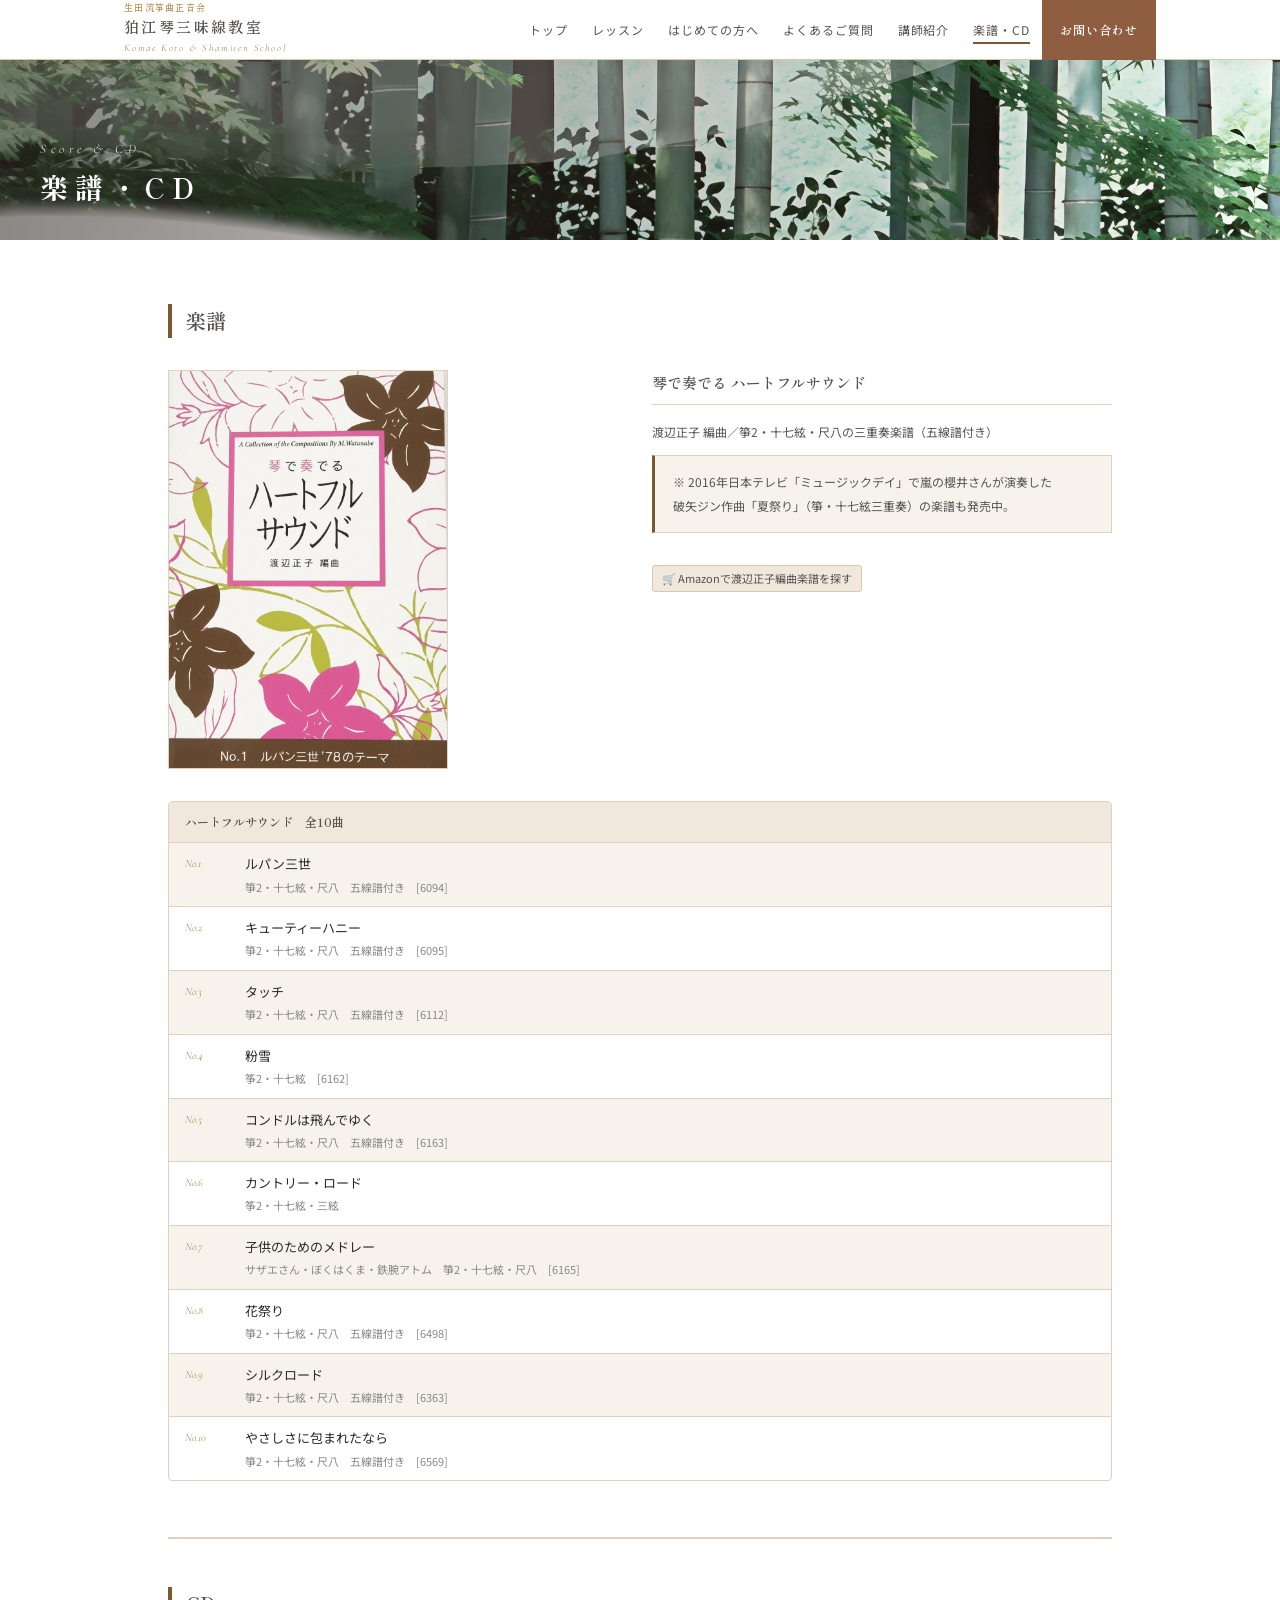
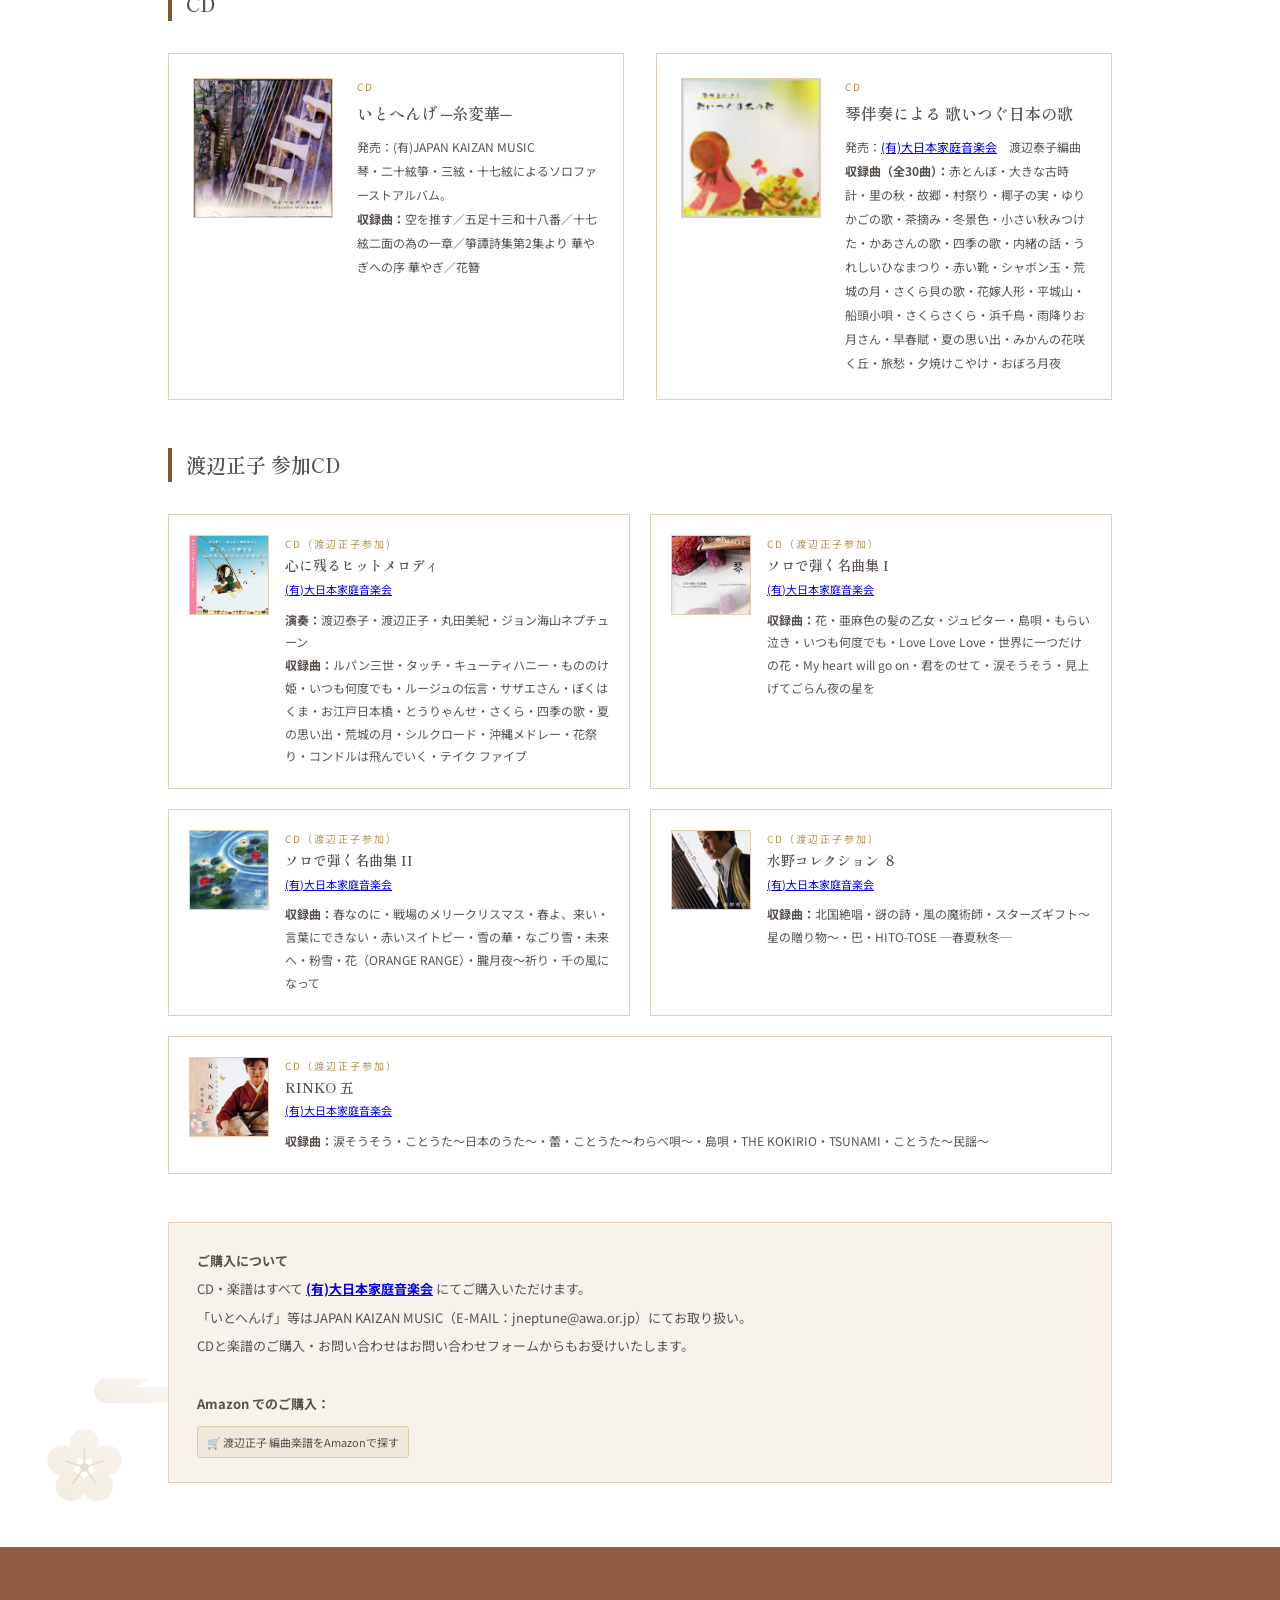
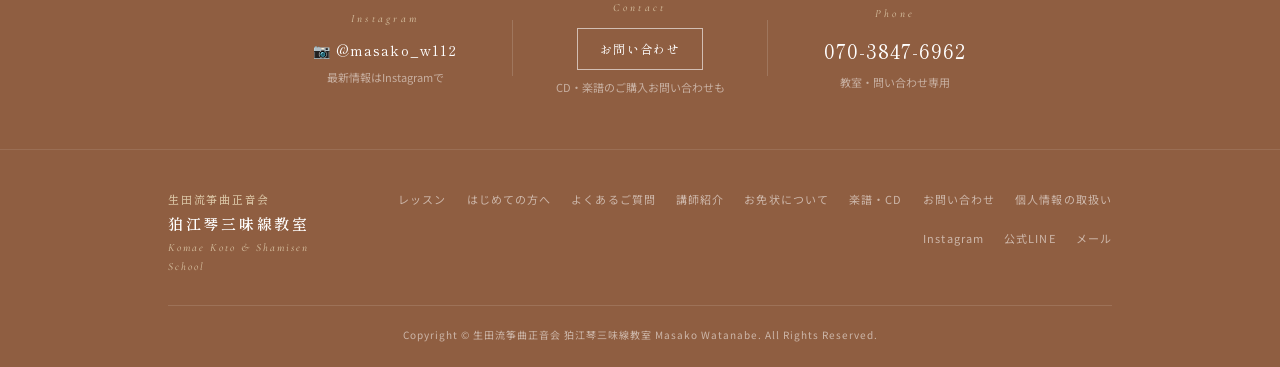
==== commit 7339182c: "柄の追加・ファビコン修正" ====
--- a/cd/index.html
+++ b/cd/index.html
@@ -247,7 +247,36 @@
     <h1 class="page-hero-title">楽譜・CD</h1>
   </div>
 </div>
-<section class="section">
+<section class="section wagara-host">
+  <div class="wagara-deco" data-anim="fade" style="bottom:0; left:0; width:320px;">
+    <svg viewBox="0 0 360 240" xmlns="http://www.w3.org/2000/svg" aria-hidden="true">
+      <defs>
+        <linearGradient id="wd-fadeBL" x1="0" y1="1" x2="1" y2="0">
+          <stop offset="0" stop-color="#fff" stop-opacity="1"/>
+          <stop offset=".82" stop-color="#fff" stop-opacity="0"/>
+        </linearGradient>
+        <mask id="wd-mBL"><rect width="360" height="240" fill="url(#wd-fadeBL)"/></mask>
+      </defs>
+      <g mask="url(#wd-mBL)" opacity=".55">
+        <path d="M150 60 h150 a14 14 0 0 1 0 28 h-70 a14 14 0 0 0 0 28 h120 v18 h-130 a14 14 0 0 1 0 -28 h60 a14 14 0 0 0 0 -28 h-160 a14 14 0 0 1 0 -28 h50 z" fill="#cbb489"/>
+        <g transform="translate(95,150)">
+          <g fill="#e2d1b4">
+            <g transform="rotate(0)"><circle cx="0" cy="-26" r="17"/></g>
+            <g transform="rotate(72)"><circle cx="0" cy="-26" r="17"/></g>
+            <g transform="rotate(144)"><circle cx="0" cy="-26" r="17"/></g>
+            <g transform="rotate(216)"><circle cx="0" cy="-26" r="17"/></g>
+            <g transform="rotate(288)"><circle cx="0" cy="-26" r="17"/></g>
+          </g>
+          <g stroke="#b39a6a" stroke-width="2" stroke-linecap="round">
+            <line x1="0" y1="0" x2="0" y2="-22"/><line x1="0" y1="0" x2="21" y2="-7"/>
+            <line x1="0" y1="0" x2="13" y2="18"/><line x1="0" y1="0" x2="-13" y2="18"/>
+            <line x1="0" y1="0" x2="-21" y2="-7"/>
+          </g>
+          <circle r="5" fill="#b39a6a"/>
+        </g>
+      </g>
+    </svg>
+  </div>
   <div class="container">
 
     <!-- ════════════ 楽譜 ════════════ -->
--- a/style.css
+++ b/style.css
@@ -7,7 +7,8 @@
 h1, h2, h3, h4, h5, h6 { font-size: inherit; font-weight: inherit; }
 
 :root {
-  --green-dark:  #2e2620;
+  --green-dark:  #58514d;
+  --brown-bg:    #8f5e41;
   --green:       #7a5830;
   --green-mid:   #b09050;
   --green-lt:    #dcc8a8;
@@ -48,7 +49,7 @@
 }
 .nav-right { display: flex; align-items: center; gap: 16px; }
 .nav-links li a.nav-cta {
-  background: var(--green-dark); color: var(--white);
+  background: var(--brown-bg); color: var(--white);
   padding: 0 18px; font-family: 'Shippori Mincho', serif;
   font-size: 12px; font-weight: 600; letter-spacing: .08em; text-decoration: none;
   border-bottom: none; transition: all .25s; white-space: nowrap;
@@ -138,7 +139,7 @@
 }
 
 /* ── FOOTER ── */
-footer.global-footer { background: var(--green-dark); border-top: 1px solid rgba(255,255,255,0.1); color: rgba(255,255,255,0.55); padding: 40px 0 24px; }
+footer.global-footer { background: var(--brown-bg); border-top: 1px solid rgba(255,255,255,0.1); color: rgba(255,255,255,0.55); padding: 40px 0 24px; }
 .footer-inner { display: flex; justify-content: space-between; align-items: flex-start; padding-bottom: 28px; border-bottom: 1px solid rgba(255,255,255,0.12); margin-bottom: 20px; }
 .footer-logo-school { font-family: 'Shippori Mincho', serif; font-size: 11px; font-weight: 500; letter-spacing: .16em; color: var(--green-lt); display: block; margin-bottom: 2px; }
 .footer-logo-jp { font-family: 'Shippori Mincho', serif; font-size: 15px; font-weight: 600; letter-spacing: .18em; color: var(--white); }
@@ -156,14 +157,14 @@
   border: 1px solid var(--green-dark); color: var(--green-dark);
   transition: all .25s; background: transparent;
 }
-.btn:hover { background: var(--green-dark); color: var(--white); }
+.btn:hover { background: var(--brown-bg); color: var(--white); }
 .btn-white {
   border-color: rgba(255,255,255,0.6); color: var(--white);
 }
 .btn-white:hover { background: rgba(255,255,255,0.15); border-color: var(--white); }
 
 /* ── 統一CTA（全ページ共通・フッター直前） ── */
-.unified-cta { background: var(--green-dark); padding: 52px 0; position: relative; overflow: hidden; }
+.unified-cta { background: var(--brown-bg); padding: 52px 0; position: relative; overflow: hidden; }
 .unified-cta-inner {
   display: grid;
   grid-template-columns: 1fr 1px 1fr 1px 1fr;
@@ -197,6 +198,16 @@
 @media (prefers-reduced-motion: reduce) {
   [data-anim].anim-start { opacity: 1; transform: none; transition: none; }
 }
+
+/* ── 和柄コーナー装飾（全ページ共通・控えめ） ── */
+.wagara-host { position: relative; overflow: hidden; }
+/* sticky を含むセクション用：overflow:hidden を付けずクリップしない版 */
+.wagara-host-open { position: relative; }
+.wagara-host > *:not(.wagara-deco),
+.wagara-host-open > *:not(.wagara-deco) { position: relative; z-index: 1; }
+.wagara-deco { position: absolute; z-index: 0; pointer-events: none; }
+.wagara-deco svg { display: block; width: 100%; height: auto; }
+@media (max-width: 768px) { .wagara-deco { display: none; } }
 
 /* ── RESPONSIVE ── */
 @media (max-width: 768px) {
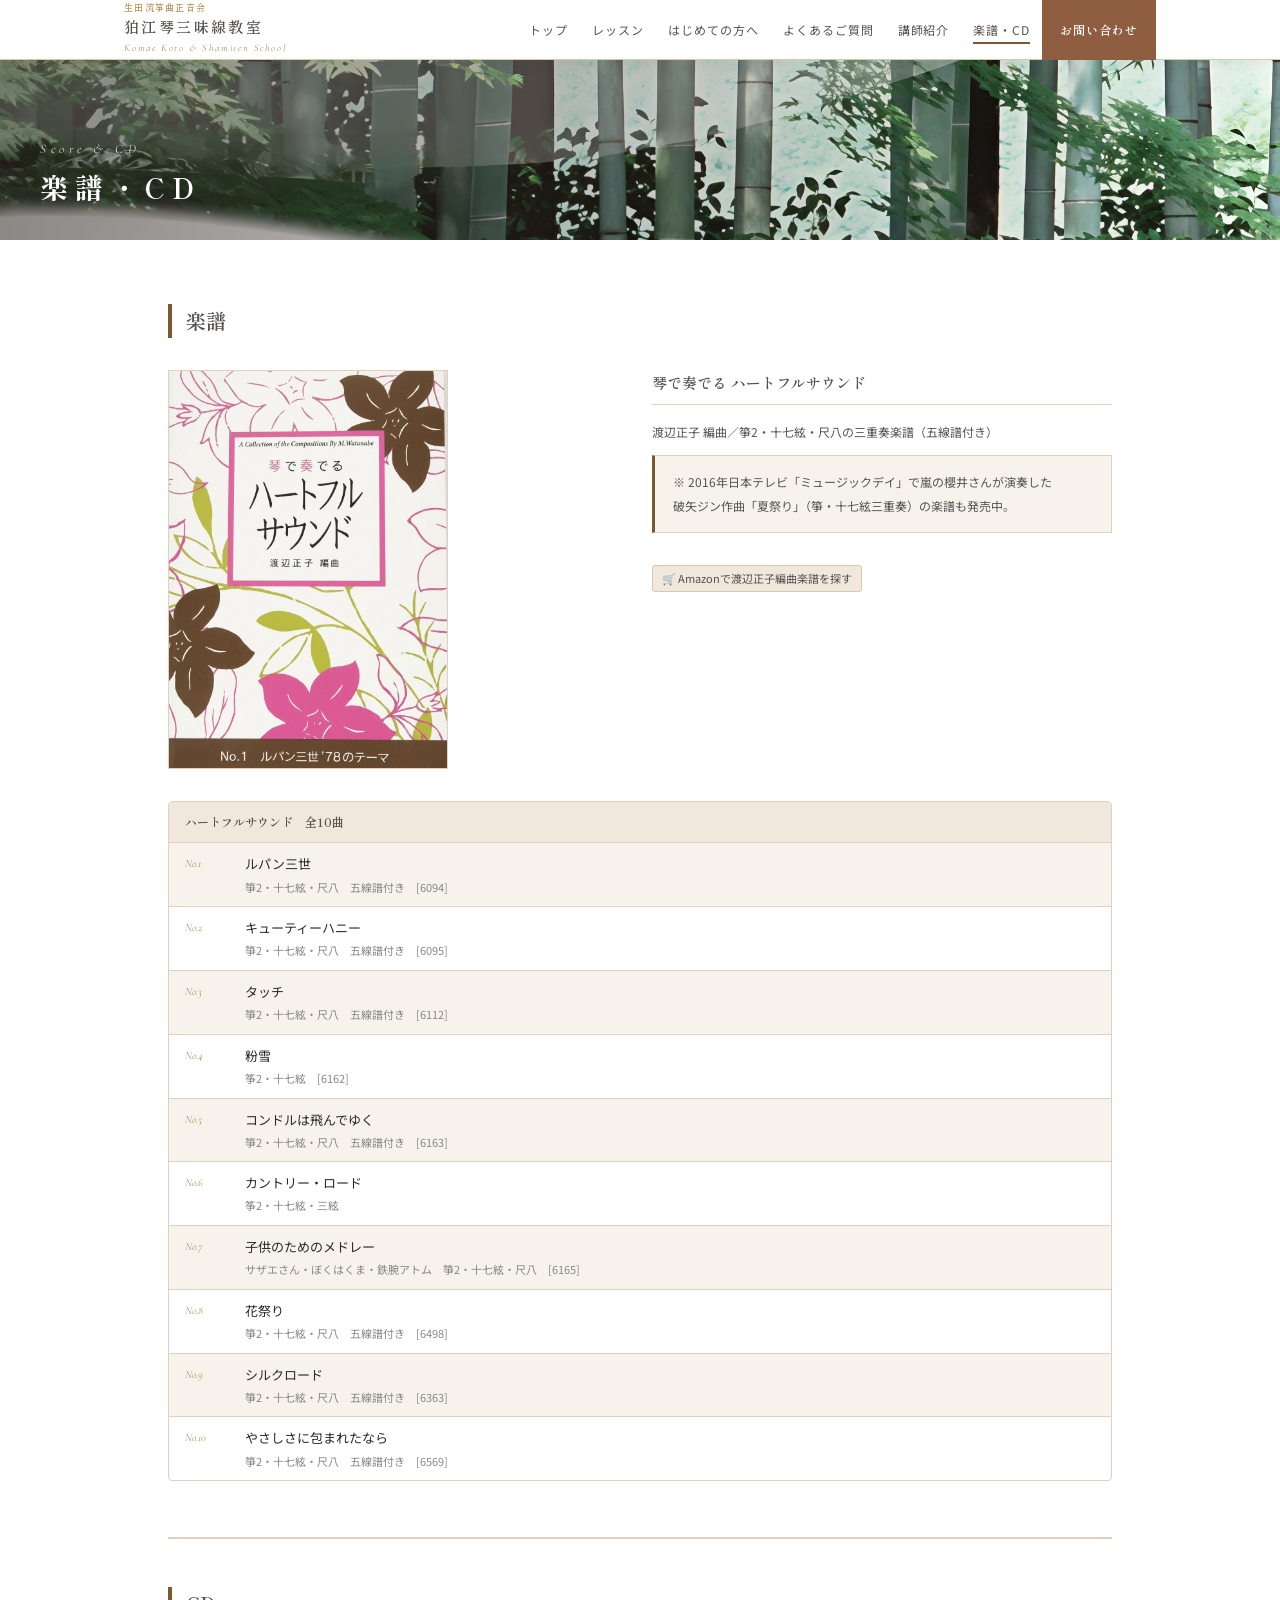
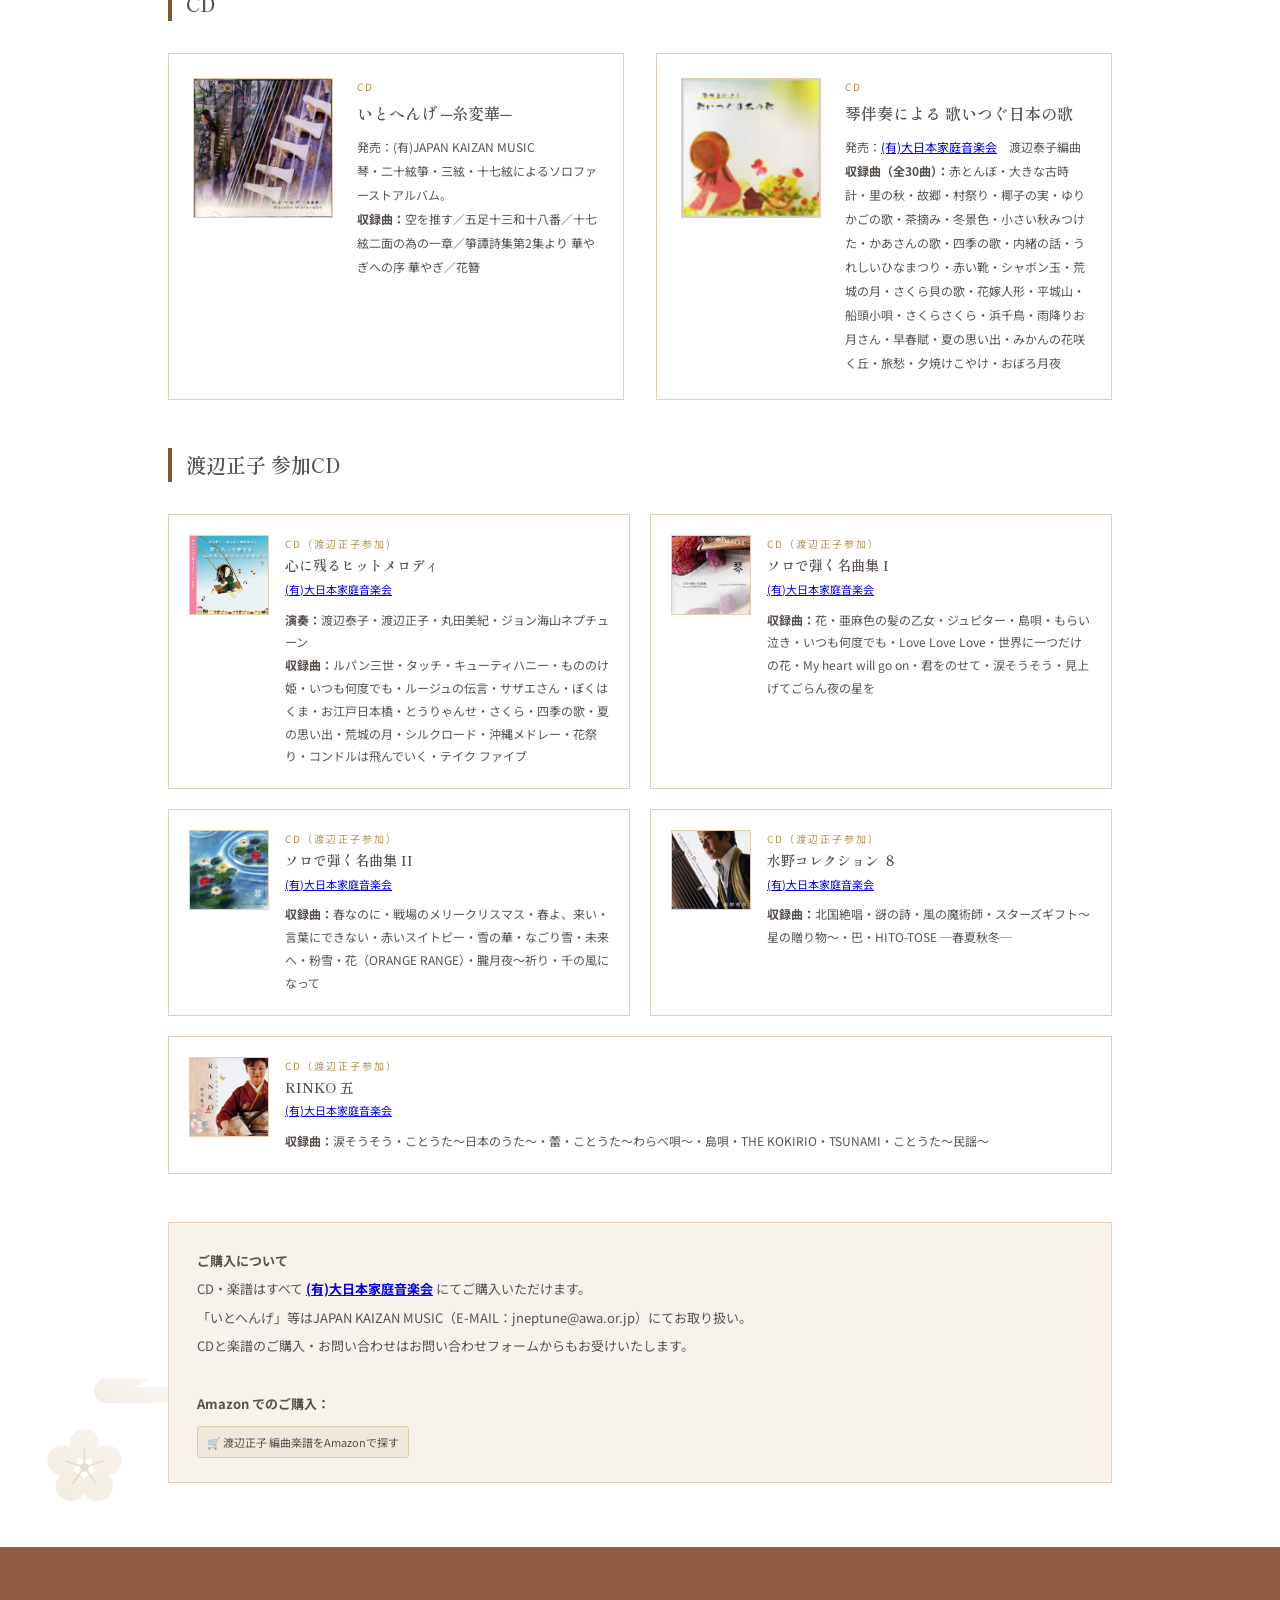
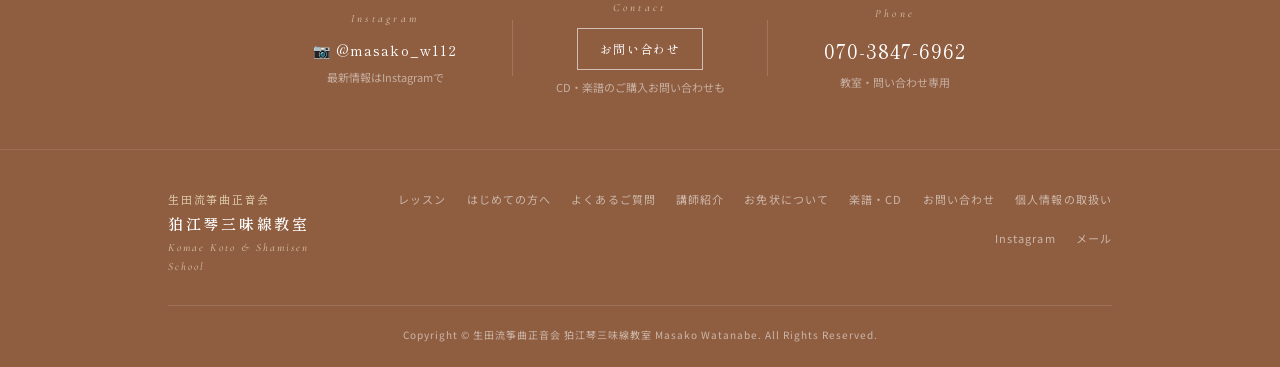
==== commit 60bd8154: "公式LINE削除" ====
--- a/cd/index.html
+++ b/cd/index.html
@@ -10,7 +10,7 @@
 <meta property="og:url" content="https://komaekotoshamisen.github.io/cd/" />
 <meta property="og:type" content="website" />
 <meta property="og:locale" content="ja_JP" />
-<link rel="stylesheet" href="../style.css" />
+<link rel="stylesheet" href="../style.css?v=20260705" />
 <style>
 /* ── セクション見出し ── */
 .works-section-title {
@@ -447,7 +447,6 @@
         <a href="../contact/index.html">お問い合わせ</a>
         <a href="../privacy/index.html">個人情報の取扱い</a>
         <a href="https://www.instagram.com/masako_w112/" target="_blank" rel="noopener">Instagram</a>
-        <a href="https://line.me/R/ti/p/@663bbuyv?oat_content=qr" target="_blank" rel="noopener">公式LINE</a>
         <a href="mailto:komaekotoshamisen@gmail.com">メール</a>
       </nav>
     </div>
--- a/style.css
+++ b/style.css
@@ -207,7 +207,7 @@
 .wagara-host-open > *:not(.wagara-deco) { position: relative; z-index: 1; }
 .wagara-deco { position: absolute; z-index: 0; pointer-events: none; }
 .wagara-deco svg { display: block; width: 100%; height: auto; }
-@media (max-width: 768px) { .wagara-deco { display: none; } }
+@media (max-width: 768px) { .wagara-deco { width: 170px !important; } }
 
 /* ── RESPONSIVE ── */
 @media (max-width: 768px) {
